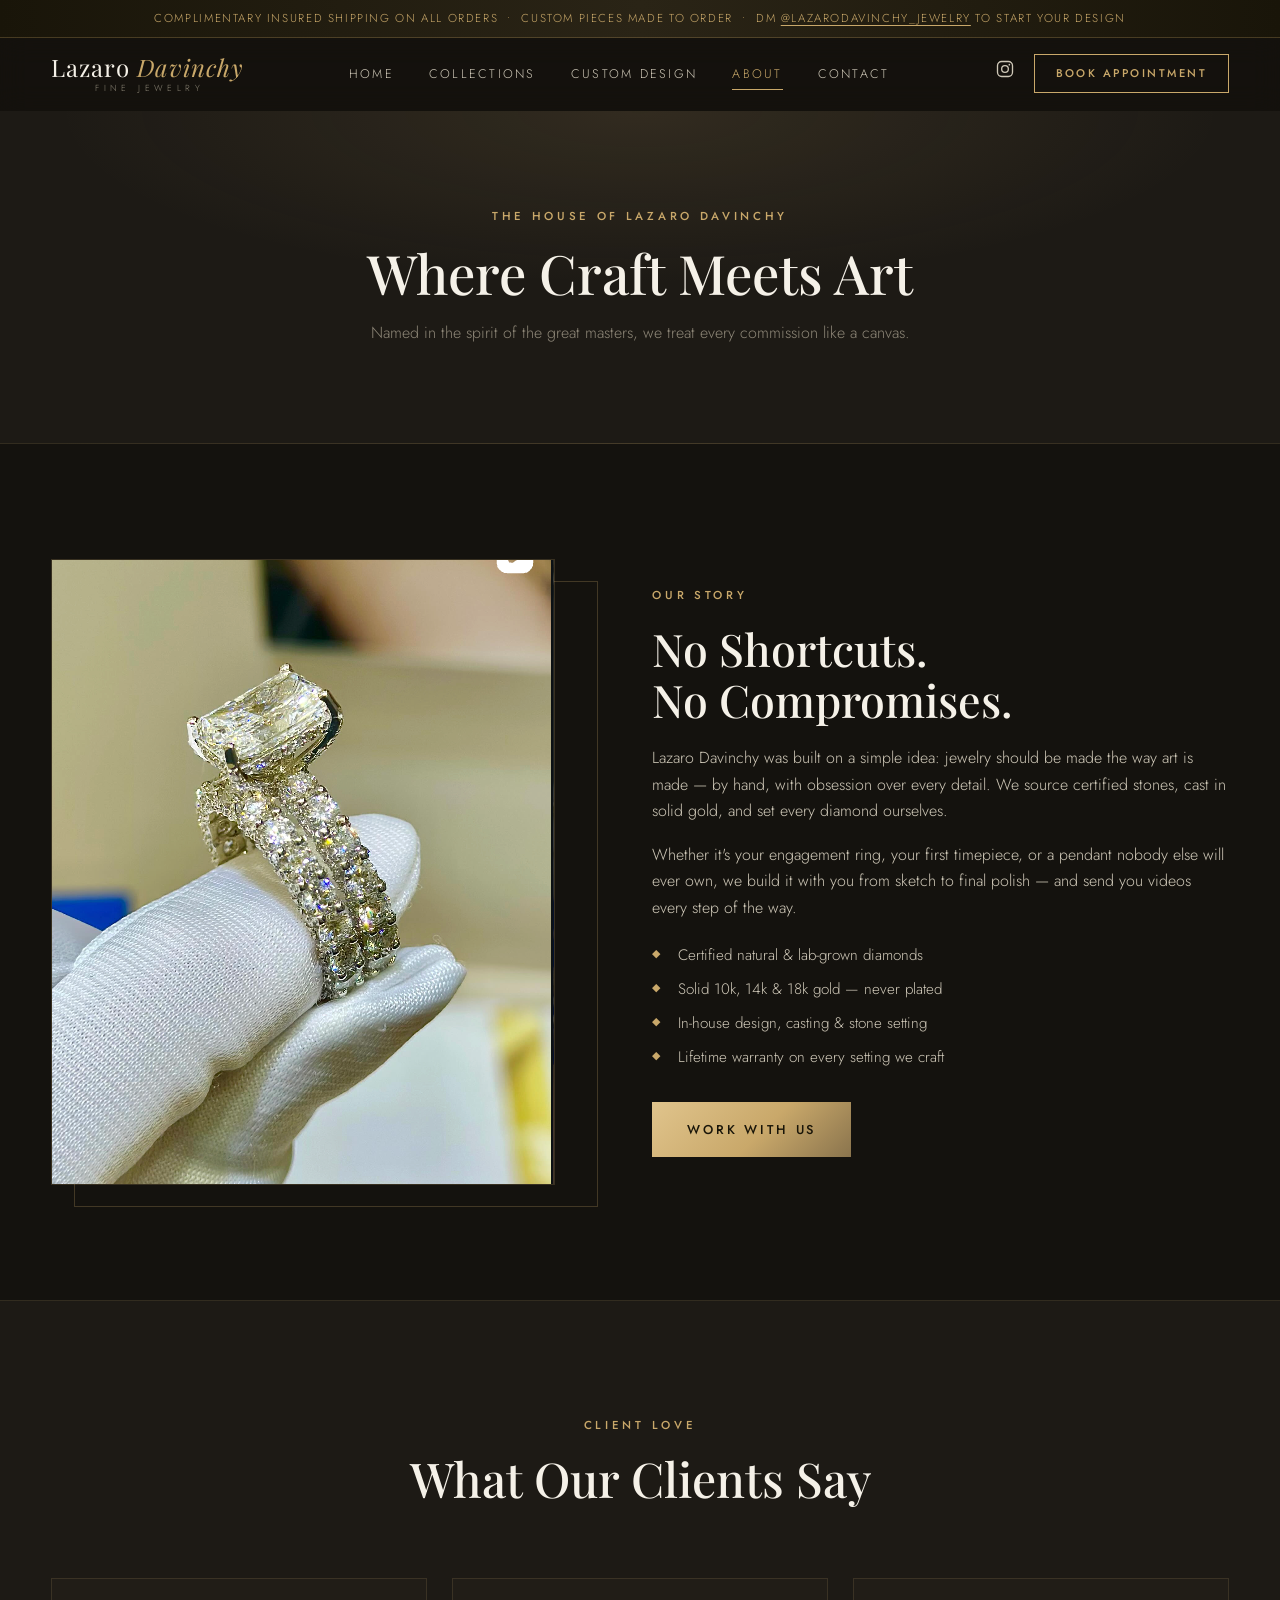
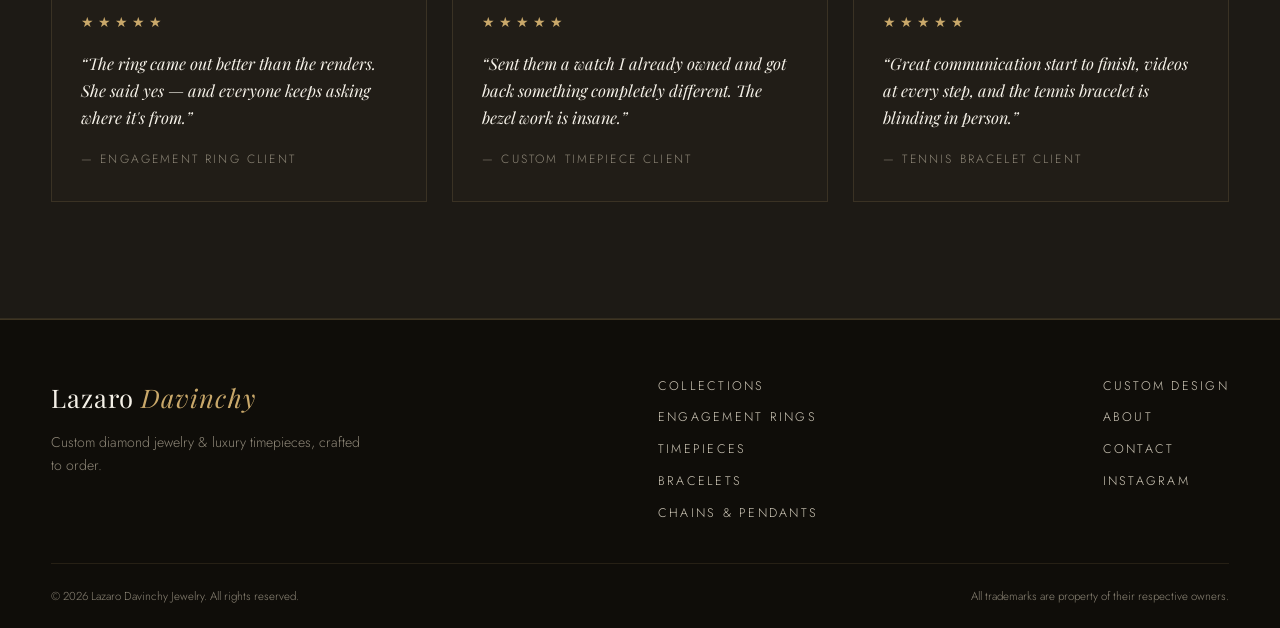
==== about.html @ 1dc9f0ab "Restructure into a multipage site matching the reference layout Split the single-page site into sepa" ====
<!DOCTYPE html>
<html lang="en">
<head>
  <meta charset="UTF-8" />
  <meta name="viewport" content="width=device-width, initial-scale=1.0" />
  <title>About — Lazaro Davinchy Jewelry</title>
  <meta name="description" content="The house of Lazaro Davinchy: in-house design, casting and hand-setting. Certified stones, solid gold, no shortcuts." />
  <link rel="preconnect" href="https://fonts.googleapis.com" />
  <link rel="preconnect" href="https://fonts.gstatic.com" crossorigin />
  <link href="https://fonts.googleapis.com/css2?family=Playfair+Display:ital,wght@0,400;0,500;0,600;0,700;1,400&family=Jost:wght@300;400;500;600&display=swap" rel="stylesheet" />
  <link rel="stylesheet" href="css/style.css" />
  <link rel="icon" href="data:image/svg+xml,%3Csvg xmlns='http://www.w3.org/2000/svg' viewBox='0 0 100 100'%3E%3Ctext y='.9em' font-size='90'%3E%F0%9F%92%8E%3C/text%3E%3C/svg%3E" />
</head>
<body>

  <div class="announce">
    <p>Complimentary insured shipping on all orders &nbsp;&bull;&nbsp; Custom pieces made to order &nbsp;&bull;&nbsp; DM <a href="https://www.instagram.com/lazarodavinchy_jewelry/" target="_blank" rel="noopener">@lazarodavinchy_jewelry</a> to start your design</p>
  </div>

  <header class="site-header" id="top">
    <div class="container header-inner">
      <button class="nav-toggle" aria-label="Open menu" aria-expanded="false">
        <span></span><span></span><span></span>
      </button>

      <a class="brand" href="index.html">
        <span class="brand-mark">LD</span>
        <span class="brand-name">Lazaro <em>Davinchy</em></span>
        <span class="brand-sub">FINE JEWELRY</span>
      </a>

      <nav class="site-nav" aria-label="Main navigation">
        <ul>
          <li><a href="index.html">Home</a></li>
          <li class="has-drop">
            <a href="collections.html">Collections</a>
            <ul class="drop">
              <li><a href="engagement-rings.html">Engagement Rings</a></li>
              <li><a href="timepieces.html">Luxury Timepieces</a></li>
              <li><a href="bracelets.html">Tennis Bracelets</a></li>
              <li><a href="chains.html">Chains &amp; Pendants</a></li>
            </ul>
          </li>
          <li><a href="custom.html">Custom Design</a></li>
          <li><a href="about.html" class="active">About</a></li>
          <li><a href="contact.html">Contact</a></li>
        </ul>
      </nav>

      <div class="header-actions">
        <a class="icon-link" href="https://www.instagram.com/lazarodavinchy_jewelry/" target="_blank" rel="noopener" aria-label="Instagram">
          <svg viewBox="0 0 24 24" fill="none" stroke="currentColor" stroke-width="1.6"><rect x="3" y="3" width="18" height="18" rx="5"/><circle cx="12" cy="12" r="4"/><circle cx="17.2" cy="6.8" r="1" fill="currentColor" stroke="none"/></svg>
        </a>
        <a class="btn btn-outline btn-small" href="contact.html">Book&nbsp;Appointment</a>
      </div>
    </div>
  </header>

  <section class="page-hero">
    <div class="container reveal">
      
      <p class="eyebrow">The House of Lazaro Davinchy</p>
      <h1>Where Craft Meets Art</h1>
      <p class="section-lede">Named in the spirit of the great masters, we treat every commission like a canvas.</p>
    </div>
  </section>

  <section class="section">
    <div class="container about-inner">
      <div class="about-media reveal">
        <img src="images/ring.png" alt="Close-up of a handcrafted diamond ring" loading="lazy" />
        <div class="about-media-accent" aria-hidden="true"></div>
      </div>
      <div class="about-copy reveal">
        <p class="eyebrow">Our Story</p>
        <h2>No Shortcuts.<br />No Compromises.</h2>
        <p>Lazaro Davinchy was built on a simple idea: jewelry should be made the way art is made &mdash; by hand, with obsession over every detail. We source certified stones, cast in solid gold, and set every diamond ourselves.</p>
        <p>Whether it's your engagement ring, your first timepiece, or a pendant nobody else will ever own, we build it with you from sketch to final polish &mdash; and send you videos every step of the way.</p>
        <ul class="about-list">
          <li>Certified natural &amp; lab-grown diamonds</li>
          <li>Solid 10k, 14k &amp; 18k gold &mdash; never plated</li>
          <li>In-house design, casting &amp; stone setting</li>
          <li>Lifetime warranty on every setting we craft</li>
        </ul>
        <a class="btn btn-gold" href="contact.html">Work With Us</a>
      </div>
    </div>
  </section>

  <section class="section section-dark">
    <div class="container">
      <header class="section-head reveal">
        <p class="eyebrow">Client Love</p>
        <h2>What Our Clients Say</h2>
      </header>
      <div class="quote-grid">
        <blockquote class="quote reveal">
          <div class="stars" aria-label="5 out of 5 stars">&#9733;&#9733;&#9733;&#9733;&#9733;</div>
          <p>&ldquo;The ring came out better than the renders. She said yes &mdash; and everyone keeps asking where it's from.&rdquo;</p>
          <footer>&mdash; Engagement ring client</footer>
        </blockquote>
        <blockquote class="quote reveal">
          <div class="stars" aria-label="5 out of 5 stars">&#9733;&#9733;&#9733;&#9733;&#9733;</div>
          <p>&ldquo;Sent them a watch I already owned and got back something completely different. The bezel work is insane.&rdquo;</p>
          <footer>&mdash; Custom timepiece client</footer>
        </blockquote>
        <blockquote class="quote reveal">
          <div class="stars" aria-label="5 out of 5 stars">&#9733;&#9733;&#9733;&#9733;&#9733;</div>
          <p>&ldquo;Great communication start to finish, videos at every step, and the tennis bracelet is blinding in person.&rdquo;</p>
          <footer>&mdash; Tennis bracelet client</footer>
        </blockquote>
      </div>
    </div>
  </section>

  <footer class="site-footer">
    <div class="container footer-inner">
      <div class="footer-brand">
        <span class="brand-name">Lazaro <em>Davinchy</em></span>
        <p>Custom diamond jewelry &amp; luxury timepieces, crafted to order.</p>
      </div>
      <nav class="footer-nav" aria-label="Footer">
        <a href="collections.html">Collections</a>
        <a href="engagement-rings.html">Engagement Rings</a>
        <a href="timepieces.html">Timepieces</a>
        <a href="bracelets.html">Bracelets</a>
        <a href="chains.html">Chains &amp; Pendants</a>
      </nav>
      <nav class="footer-nav" aria-label="Company">
        <a href="custom.html">Custom Design</a>
        <a href="about.html">About</a>
        <a href="contact.html">Contact</a>
        <a href="https://www.instagram.com/lazarodavinchy_jewelry/" target="_blank" rel="noopener">Instagram</a>
      </nav>
    </div>
    <div class="container footer-legal">
      <p>&copy; <span id="year"></span> Lazaro Davinchy Jewelry. All rights reserved.</p>
      <p>All trademarks are property of their respective owners.</p>
    </div>
  </footer>

  <script src="js/main.js"></script>
</body>
</html>
---- css/style.css ----
/* ============================================================
   Lazaro Davinchy Jewelry — main stylesheet
   Palette: near-black charcoal, warm ivory, champagne gold
   ============================================================ */

:root {
  --ink: #14120e;
  --ink-soft: #1d1a15;
  --panel: #211d17;
  --ivory: #f5f1e8;
  --ivory-dim: #cfc8b8;
  --muted: #8d8677;
  --gold: #c9a86a;
  --gold-bright: #e0c48c;
  --gold-dim: #8a744d;
  --line: rgba(201, 168, 106, 0.25);
  --serif: "Playfair Display", Georgia, serif;
  --sans: "Jost", "Helvetica Neue", Arial, sans-serif;
  --ease: cubic-bezier(0.22, 1, 0.36, 1);
}

* { margin: 0; padding: 0; box-sizing: border-box; }

html { scroll-behavior: smooth; }

body {
  font-family: var(--sans);
  font-weight: 300;
  background: var(--ink);
  color: var(--ivory-dim);
  line-height: 1.65;
  -webkit-font-smoothing: antialiased;
}

img { max-width: 100%; display: block; }

h1, h2, h3 { font-family: var(--serif); color: var(--ivory); font-weight: 500; line-height: 1.15; }

a { color: inherit; text-decoration: none; }

.container { width: min(1180px, 92%); margin-inline: auto; }

.section { padding: clamp(4rem, 9vw, 7.5rem) 0; }
.section-dark { background: var(--ink-soft); border-block: 1px solid rgba(201, 168, 106, 0.12); }

.center { text-align: center; }
.center .btn { margin-top: 2.5rem; }

/* ---------- shared type ---------- */

.eyebrow {
  font-size: 0.72rem;
  letter-spacing: 0.32em;
  text-transform: uppercase;
  color: var(--gold);
  margin-bottom: 1rem;
  font-weight: 500;
}

.section-head { text-align: center; max-width: 640px; margin: 0 auto clamp(2.5rem, 6vw, 4.5rem); }
.section-head h2 { font-size: clamp(2rem, 4.5vw, 3rem); margin-bottom: 1rem; }
.section-lede { color: var(--muted); }

/* ---------- buttons ---------- */

.btn {
  display: inline-block;
  font-family: var(--sans);
  font-size: 0.8rem;
  font-weight: 500;
  letter-spacing: 0.22em;
  text-transform: uppercase;
  padding: 1rem 2.2rem;
  border: 1px solid var(--gold);
  transition: all 0.35s var(--ease);
  cursor: pointer;
}

.btn-gold { background: linear-gradient(135deg, var(--gold-bright), var(--gold) 55%, var(--gold-dim)); color: #191509; border: none; padding: calc(1rem + 1px) 2.2rem; }
.btn-gold:hover { filter: brightness(1.12); transform: translateY(-2px); box-shadow: 0 12px 30px rgba(201, 168, 106, 0.25); }

.btn-outline { color: var(--gold); background: transparent; }
.btn-outline:hover { background: var(--gold); color: #191509; transform: translateY(-2px); }

.btn-small { padding: 0.6rem 1.3rem; font-size: 0.7rem; }

.text-link {
  color: var(--gold);
  font-size: 0.78rem;
  letter-spacing: 0.2em;
  text-transform: uppercase;
  border-bottom: 1px solid var(--line);
  padding-bottom: 2px;
  transition: border-color 0.3s;
}
.text-link:hover { border-color: var(--gold); }

/* ---------- announcement bar ---------- */

.announce {
  background: linear-gradient(90deg, #191509, #2a2416 50%, #191509);
  border-bottom: 1px solid var(--line);
  text-align: center;
  padding: 0.55rem 1rem;
  font-size: 0.72rem;
  letter-spacing: 0.14em;
  text-transform: uppercase;
  color: var(--gold);
}
.announce a { text-decoration: underline; text-underline-offset: 3px; }

/* ---------- header ---------- */

.site-header {
  position: sticky;
  top: 0;
  z-index: 50;
  background: rgba(20, 18, 14, 0.85);
  backdrop-filter: blur(14px);
  border-bottom: 1px solid transparent;
  transition: border-color 0.3s, background 0.3s;
}
.site-header.scrolled { border-bottom-color: var(--line); background: rgba(20, 18, 14, 0.95); }

.header-inner {
  display: flex;
  align-items: center;
  justify-content: space-between;
  gap: 1.5rem;
  padding: 1rem 0;
}

.brand { display: flex; flex-direction: column; align-items: center; line-height: 1.1; }
.brand-mark { display: none; }
.brand-name { font-family: var(--serif); font-size: 1.5rem; color: var(--ivory); letter-spacing: 0.04em; white-space: nowrap; }
.brand-name em { font-style: italic; color: var(--gold); }
.brand-sub { font-size: 0.55rem; letter-spacing: 0.5em; color: var(--muted); margin-top: 0.25rem; text-indent: 0.5em; }

.site-nav ul { display: flex; gap: 2.2rem; list-style: none; }
.site-nav a {
  font-size: 0.78rem;
  letter-spacing: 0.18em;
  text-transform: uppercase;
  color: var(--ivory-dim);
  padding: 0.4rem 0;
  position: relative;
  transition: color 0.3s;
}
.site-nav a::after {
  content: "";
  position: absolute;
  left: 0; right: 100%; bottom: 0;
  height: 1px;
  background: var(--gold);
  transition: right 0.35s var(--ease);
}
.site-nav a:hover { color: var(--gold); }
.site-nav a:hover::after { right: 0; }

.site-nav a.active { color: var(--gold); }
.site-nav a.active::after { right: 0; }

/* dropdown */
.has-drop { position: relative; }
.drop {
  position: absolute;
  top: calc(100% + 0.6rem);
  left: -1.2rem;
  min-width: 210px;
  list-style: none;
  background: #17140f;
  border: 1px solid var(--line);
  padding: 0.6rem 0;
  opacity: 0;
  visibility: hidden;
  transform: translateY(8px);
  transition: opacity 0.25s var(--ease), transform 0.25s var(--ease), visibility 0.25s;
  z-index: 60;
}
.has-drop:hover .drop,
.has-drop:focus-within .drop { opacity: 1; visibility: visible; transform: none; }
.drop a { display: block; padding: 0.55rem 1.3rem; font-size: 0.72rem; }
.drop a::after { display: none; }
.drop a:hover { background: rgba(201, 168, 106, 0.08); }

.header-actions { display: flex; align-items: center; gap: 1.2rem; }
.icon-link { color: var(--ivory-dim); transition: color 0.3s; }
.icon-link:hover { color: var(--gold); }
.icon-link svg { width: 20px; height: 20px; }

.nav-toggle { display: none; background: none; border: none; cursor: pointer; padding: 6px; }
.nav-toggle span { display: block; width: 22px; height: 1.5px; background: var(--ivory); margin: 5px 0; transition: 0.3s var(--ease); }

/* ---------- hero ---------- */

.hero {
  position: relative;
  min-height: min(88vh, 820px);
  display: flex;
  align-items: center;
  overflow: hidden;
  text-align: center;
}

.hero-bg {
  position: absolute;
  inset: 0;
  background:
    radial-gradient(ellipse 70% 55% at 50% 8%, rgba(201, 168, 106, 0.14), transparent 65%),
    radial-gradient(ellipse 45% 40% at 82% 78%, rgba(201, 168, 106, 0.07), transparent 70%),
    radial-gradient(ellipse 40% 35% at 12% 68%, rgba(224, 196, 140, 0.05), transparent 70%),
    var(--ink);
}
.hero-bg::after {
  content: "";
  position: absolute;
  inset: 0;
  background-image:
    radial-gradient(1.5px 1.5px at 18% 32%, rgba(224,196,140,0.7), transparent 100%),
    radial-gradient(1px 1px at 72% 22%, rgba(224,196,140,0.6), transparent 100%),
    radial-gradient(1.5px 1.5px at 85% 58%, rgba(224,196,140,0.5), transparent 100%),
    radial-gradient(1px 1px at 32% 74%, rgba(224,196,140,0.5), transparent 100%),
    radial-gradient(1px 1px at 55% 46%, rgba(224,196,140,0.4), transparent 100%),
    radial-gradient(1.5px 1.5px at 8% 12%, rgba(224,196,140,0.45), transparent 100%);
  animation: twinkle 5s ease-in-out infinite alternate;
}
@keyframes twinkle { from { opacity: 0.35; } to { opacity: 1; } }

.hero-inner { position: relative; z-index: 1; padding: 5rem 0; }

.hero h1 {
  font-size: clamp(2.6rem, 7vw, 5.2rem);
  font-weight: 500;
  margin: 0.5rem 0 1.5rem;
}
.hero h1 span {
  font-style: italic;
  background: linear-gradient(110deg, var(--gold-bright), var(--gold) 45%, #f0dcae 70%, var(--gold-dim));
  -webkit-background-clip: text;
  background-clip: text;
  color: transparent;
}

.hero-lede { max-width: 560px; margin: 0 auto 2.5rem; color: var(--ivory-dim); font-size: 1.05rem; }

.hero-cta { display: flex; gap: 1rem; justify-content: center; flex-wrap: wrap; }

.scroll-hint {
  position: absolute;
  bottom: 2rem; left: 50%;
  transform: translateX(-50%);
  width: 24px; height: 38px;
  border: 1px solid var(--line);
  border-radius: 12px;
}
.scroll-hint span {
  position: absolute;
  top: 7px; left: 50%;
  width: 3px; height: 7px;
  margin-left: -1.5px;
  border-radius: 2px;
  background: var(--gold);
  animation: drop 1.8s var(--ease) infinite;
}
@keyframes drop { 0% { transform: translateY(0); opacity: 1; } 70% { transform: translateY(12px); opacity: 0; } 100% { opacity: 0; } }

/* ---------- inner page hero ---------- */

.page-hero {
  position: relative;
  text-align: center;
  padding: clamp(3.5rem, 8vw, 6rem) 0;
  background:
    radial-gradient(ellipse 70% 80% at 50% 0%, rgba(201, 168, 106, 0.12), transparent 65%),
    var(--ink-soft);
  border-bottom: 1px solid rgba(201, 168, 106, 0.12);
}
.page-hero h1 { font-size: clamp(2.2rem, 5vw, 3.4rem); margin-bottom: 1rem; }
.page-hero .section-lede { max-width: 620px; margin-inline: auto; }

.crumbs { font-size: 0.7rem; letter-spacing: 0.2em; text-transform: uppercase; color: var(--muted); margin-bottom: 1.4rem; }
.crumbs a { transition: color 0.3s; }
.crumbs a:hover { color: var(--gold); }
.crumbs span { color: var(--gold); }

/* ---------- CTA band ---------- */

.cta-band {
  padding: clamp(3.5rem, 7vw, 5.5rem) 0;
  background: linear-gradient(160deg, #221d13, #171310);
  border-block: 1px solid rgba(201, 168, 106, 0.15);
}
.cta-band h2 { font-size: clamp(1.8rem, 4vw, 2.6rem); margin-bottom: 0.8rem; }
.cta-band .hero-cta { margin-top: 2rem; }

/* collections index grid: equal rows */
.index-grid { grid-auto-rows: 340px; }
.index-grid .collection-card { grid-row: auto; }

/* ---------- trust strip ---------- */

.trust { border-block: 1px solid rgba(201, 168, 106, 0.12); background: var(--ink-soft); }
.trust-inner {
  display: grid;
  grid-template-columns: repeat(4, 1fr);
  gap: 1rem;
  padding: 1.6rem 0;
  text-align: center;
}
.trust-item strong { display: block; font-family: var(--serif); color: var(--gold); font-weight: 500; font-size: 1.02rem; letter-spacing: 0.03em; }
.trust-item span { font-size: 0.8rem; color: var(--muted); }

/* ---------- collections ---------- */

.collection-grid {
  display: grid;
  grid-template-columns: repeat(3, 1fr);
  grid-auto-rows: 300px;
  gap: 1.2rem;
}

.collection-card {
  position: relative;
  overflow: hidden;
  border: 1px solid rgba(201, 168, 106, 0.15);
  background: var(--panel);
}
.collection-card.tall { grid-row: span 2; }

.collection-card img {
  width: 100%; height: 100%;
  object-fit: cover;
  transition: transform 0.8s var(--ease), filter 0.8s;
  filter: saturate(0.92);
}
.collection-card:hover img { transform: scale(1.06); filter: saturate(1.05); }

.card-overlay {
  position: absolute;
  inset: auto 0 0 0;
  padding: 1.6rem;
  background: linear-gradient(to top, rgba(15, 13, 9, 0.92), rgba(15, 13, 9, 0.4) 60%, transparent);
}
.card-overlay h3 { font-size: 1.35rem; margin-bottom: 0.3rem; }

.card-link { font-size: 0.72rem; letter-spacing: 0.22em; text-transform: uppercase; color: var(--gold); }
.card-link i { font-style: normal; display: inline-block; transition: transform 0.3s var(--ease); }
.collection-card:hover .card-link i { transform: translateX(5px); }

.text-card { display: flex; align-items: center; justify-content: center; text-align: center; background: linear-gradient(160deg, #262117, #1a1710); }
.text-card-inner { padding: 2rem; }
.text-card svg { width: 46px; height: 46px; color: var(--gold); margin: 0 auto 1rem; }
.text-card h3 { font-size: 1.35rem; margin-bottom: 0.5rem; }
.text-card p { font-size: 0.88rem; color: var(--muted); margin-bottom: 1rem; }

/* ---------- featured products ---------- */

.product-grid {
  display: grid;
  grid-template-columns: repeat(3, 1fr);
  gap: 1.6rem;
}

.product-card {
  background: var(--panel);
  border: 1px solid rgba(201, 168, 106, 0.15);
  transition: transform 0.45s var(--ease), box-shadow 0.45s, border-color 0.45s;
}
.product-card:hover {
  transform: translateY(-6px);
  border-color: rgba(201, 168, 106, 0.45);
  box-shadow: 0 24px 50px rgba(0, 0, 0, 0.45);
}

.product-media { position: relative; overflow: hidden; aspect-ratio: 4 / 4.2; }
.product-media img { width: 100%; height: 100%; object-fit: cover; transition: transform 0.8s var(--ease); }
.product-card:hover .product-media img { transform: scale(1.05); }

.product-tag {
  position: absolute;
  top: 1rem; left: 1rem;
  font-size: 0.62rem;
  letter-spacing: 0.24em;
  text-transform: uppercase;
  color: var(--gold);
  background: rgba(15, 13, 9, 0.8);
  border: 1px solid var(--line);
  padding: 0.35rem 0.8rem;
}

.product-info { padding: 1.5rem 1.5rem 1.7rem; }
.product-info h3 { font-size: 1.25rem; margin-bottom: 0.5rem; }
.product-info p { font-size: 0.88rem; color: var(--muted); margin-bottom: 1.2rem; }

.product-foot { display: flex; align-items: center; justify-content: space-between; }
.price { font-size: 0.8rem; letter-spacing: 0.14em; text-transform: uppercase; color: var(--ivory-dim); }

/* ---------- about ---------- */

.about-inner {
  display: grid;
  grid-template-columns: 1fr 1.1fr;
  gap: clamp(2.5rem, 6vw, 5rem);
  align-items: center;
}

.about-media { position: relative; }
.about-media img { border: 1px solid rgba(201, 168, 106, 0.2); }
.about-media-accent {
  position: absolute;
  inset: 1.4rem -1.4rem -1.4rem 1.4rem;
  border: 1px solid var(--line);
  z-index: -1;
}

.about-copy h2 { font-size: clamp(2rem, 4vw, 2.8rem); margin-bottom: 1.2rem; }
.about-copy p { margin-bottom: 1.1rem; }

.about-list { list-style: none; margin: 1.4rem 0 2rem; }
.about-list li { padding-left: 1.6rem; position: relative; margin-bottom: 0.55rem; font-size: 0.95rem; }
.about-list li::before { content: "◆"; position: absolute; left: 0; top: 1px; color: var(--gold); font-size: 0.7rem; }

/* ---------- custom process ---------- */

.steps {
  display: grid;
  grid-template-columns: repeat(4, 1fr);
  gap: 1.4rem;
}

.step {
  border: 1px solid rgba(201, 168, 106, 0.15);
  padding: 2rem 1.6rem;
  background: rgba(20, 18, 14, 0.55);
  transition: border-color 0.4s, transform 0.4s var(--ease);
}
.step:hover { border-color: rgba(201, 168, 106, 0.45); transform: translateY(-4px); }

.step-num {
  font-family: var(--serif);
  font-size: 2rem;
  font-style: italic;
  color: var(--gold);
  display: block;
  margin-bottom: 0.8rem;
}
.step h3 { font-size: 1.2rem; margin-bottom: 0.5rem; }
.step p { font-size: 0.88rem; color: var(--muted); }

/* ---------- testimonials ---------- */

.quote-grid {
  display: grid;
  grid-template-columns: repeat(3, 1fr);
  gap: 1.6rem;
}

.quote {
  border: 1px solid rgba(201, 168, 106, 0.15);
  background: var(--panel);
  padding: 2rem 1.8rem;
}
.stars { color: var(--gold); letter-spacing: 0.3em; margin-bottom: 1rem; font-size: 0.85rem; }
.quote p { font-family: var(--serif); font-style: italic; color: var(--ivory); font-size: 1.02rem; margin-bottom: 1.2rem; }
.quote footer { font-size: 0.75rem; letter-spacing: 0.18em; text-transform: uppercase; color: var(--muted); }

/* ---------- instagram ---------- */

.insta h2 { font-size: clamp(1.7rem, 4vw, 2.6rem); margin-bottom: 1rem; }
.insta-grid {
  display: grid;
  grid-template-columns: repeat(3, 1fr);
  gap: 1rem;
  margin: 2.5rem 0 0.5rem;
}
.insta-grid a { overflow: hidden; border: 1px solid rgba(201, 168, 106, 0.15); aspect-ratio: 1; }
.insta-grid img { width: 100%; height: 100%; object-fit: cover; transition: transform 0.7s var(--ease), opacity 0.4s; }
.insta-grid a:hover img { transform: scale(1.07); opacity: 0.85; }

/* ---------- contact ---------- */

.contact-inner {
  display: grid;
  grid-template-columns: 1fr 1.15fr;
  gap: clamp(2.5rem, 6vw, 5rem);
  align-items: start;
}

.contact-copy h2 { font-size: clamp(2rem, 4vw, 2.8rem); margin-bottom: 1.2rem; }

.contact-list { list-style: none; margin-top: 2rem; }
.contact-list li { display: flex; flex-direction: column; padding: 1rem 0; border-bottom: 1px solid rgba(201, 168, 106, 0.15); }
.contact-label { font-size: 0.68rem; letter-spacing: 0.26em; text-transform: uppercase; color: var(--gold); margin-bottom: 0.25rem; }
.contact-list a:hover { color: var(--gold); }

.contact-form { background: var(--panel); border: 1px solid rgba(201, 168, 106, 0.15); padding: clamp(1.6rem, 4vw, 2.6rem); }
.form-row { display: grid; grid-template-columns: 1fr 1fr; gap: 1.2rem; }

.contact-form label {
  display: block;
  font-size: 0.7rem;
  letter-spacing: 0.22em;
  text-transform: uppercase;
  color: var(--muted);
  margin-bottom: 1.2rem;
}

.contact-form input,
.contact-form select,
.contact-form textarea {
  display: block;
  width: 100%;
  margin-top: 0.5rem;
  padding: 0.85rem 1rem;
  font-family: var(--sans);
  font-size: 0.95rem;
  color: var(--ivory);
  background: rgba(20, 18, 14, 0.7);
  border: 1px solid rgba(201, 168, 106, 0.2);
  outline: none;
  transition: border-color 0.3s;
  resize: vertical;
}
.contact-form input:focus,
.contact-form select:focus,
.contact-form textarea:focus { border-color: var(--gold); }

.contact-form .btn { width: 100%; margin-top: 0.4rem; }
.form-note { margin-top: 1rem; color: var(--gold); font-size: 0.85rem; text-align: center; }

/* ---------- footer ---------- */

.site-footer { background: #0f0d09; border-top: 1px solid var(--line); padding-top: 3.5rem; }

.footer-inner {
  display: grid;
  grid-template-columns: 1.4fr 1fr auto;
  gap: 2.5rem;
  padding-bottom: 2.5rem;
}

.footer-brand .brand-name { font-size: 1.6rem; }
.footer-brand p { margin-top: 0.8rem; font-size: 0.88rem; color: var(--muted); max-width: 320px; }

.footer-nav { display: flex; flex-direction: column; gap: 0.7rem; }
.footer-nav a, .footer-social a {
  font-size: 0.78rem;
  letter-spacing: 0.18em;
  text-transform: uppercase;
  color: var(--ivory-dim);
  transition: color 0.3s;
}
.footer-nav a:hover, .footer-social a:hover { color: var(--gold); }

.footer-legal {
  display: flex;
  justify-content: space-between;
  gap: 1rem;
  flex-wrap: wrap;
  padding: 1.4rem 0;
  border-top: 1px solid rgba(201, 168, 106, 0.12);
  font-size: 0.72rem;
  color: var(--muted);
}

/* ---------- reveal animation ---------- */

/* Hidden state only applies once JS tags <html class="js">, so content
   stays visible without JavaScript. */
.js .reveal { opacity: 0; transform: translateY(26px); transition: opacity 0.9s var(--ease), transform 0.9s var(--ease); }
.js .reveal.visible { opacity: 1; transform: none; }

@media (prefers-reduced-motion: reduce) {
  .reveal { opacity: 1; transform: none; transition: none; }
  .hero-bg::after, .scroll-hint span { animation: none; }
  html { scroll-behavior: auto; }
}

/* ---------- responsive ---------- */

@media (max-width: 980px) {
  .collection-grid { grid-template-columns: 1fr 1fr; grid-auto-rows: 260px; }
  .product-grid, .quote-grid { grid-template-columns: 1fr 1fr; }
  .steps { grid-template-columns: 1fr 1fr; }
  .trust-inner { grid-template-columns: 1fr 1fr; row-gap: 1.4rem; }
  .about-inner, .contact-inner { grid-template-columns: 1fr; }
  .about-media { max-width: 480px; }
  .footer-inner { grid-template-columns: 1fr 1fr; }
}

@media (max-width: 720px) {
  .site-nav {
    position: fixed;
    inset: 0 30% 0 0;
    background: rgba(15, 13, 9, 0.98);
    border-right: 1px solid var(--line);
    transform: translateX(-100%);
    transition: transform 0.4s var(--ease);
    z-index: 60;
    padding: 5.5rem 2rem 2rem;
  }
  body.nav-open .site-nav { transform: none; }
  .site-nav ul { flex-direction: column; gap: 1.6rem; }
  .site-nav a { font-size: 0.95rem; }

  /* dropdown becomes an inline sub-list on mobile */
  .drop {
    position: static;
    opacity: 1;
    visibility: visible;
    transform: none;
    background: none;
    border: none;
    min-width: 0;
    padding: 0.8rem 0 0 1rem;
  }
  .drop a { padding: 0.35rem 0; font-size: 0.8rem; color: var(--muted); }

  .nav-toggle { display: block; z-index: 70; position: relative; }
  body.nav-open .nav-toggle span:nth-child(1) { transform: translateY(6.5px) rotate(45deg); }
  body.nav-open .nav-toggle span:nth-child(2) { opacity: 0; }
  body.nav-open .nav-toggle span:nth-child(3) { transform: translateY(-6.5px) rotate(-45deg); }

  .header-actions .btn { display: none; }
  .brand-sub { display: none; }
  .brand-name { font-size: 1.25rem; }

  .product-grid, .quote-grid, .steps, .collection-grid { grid-template-columns: 1fr; }
  .collection-card.tall { grid-row: auto; }
  .collection-grid { grid-auto-rows: 320px; }
  .insta-grid { grid-template-columns: 1fr; }
  .form-row { grid-template-columns: 1fr; gap: 0; }
  .footer-inner { grid-template-columns: 1fr; gap: 1.8rem; }
  .announce p { font-size: 0.62rem; }
}
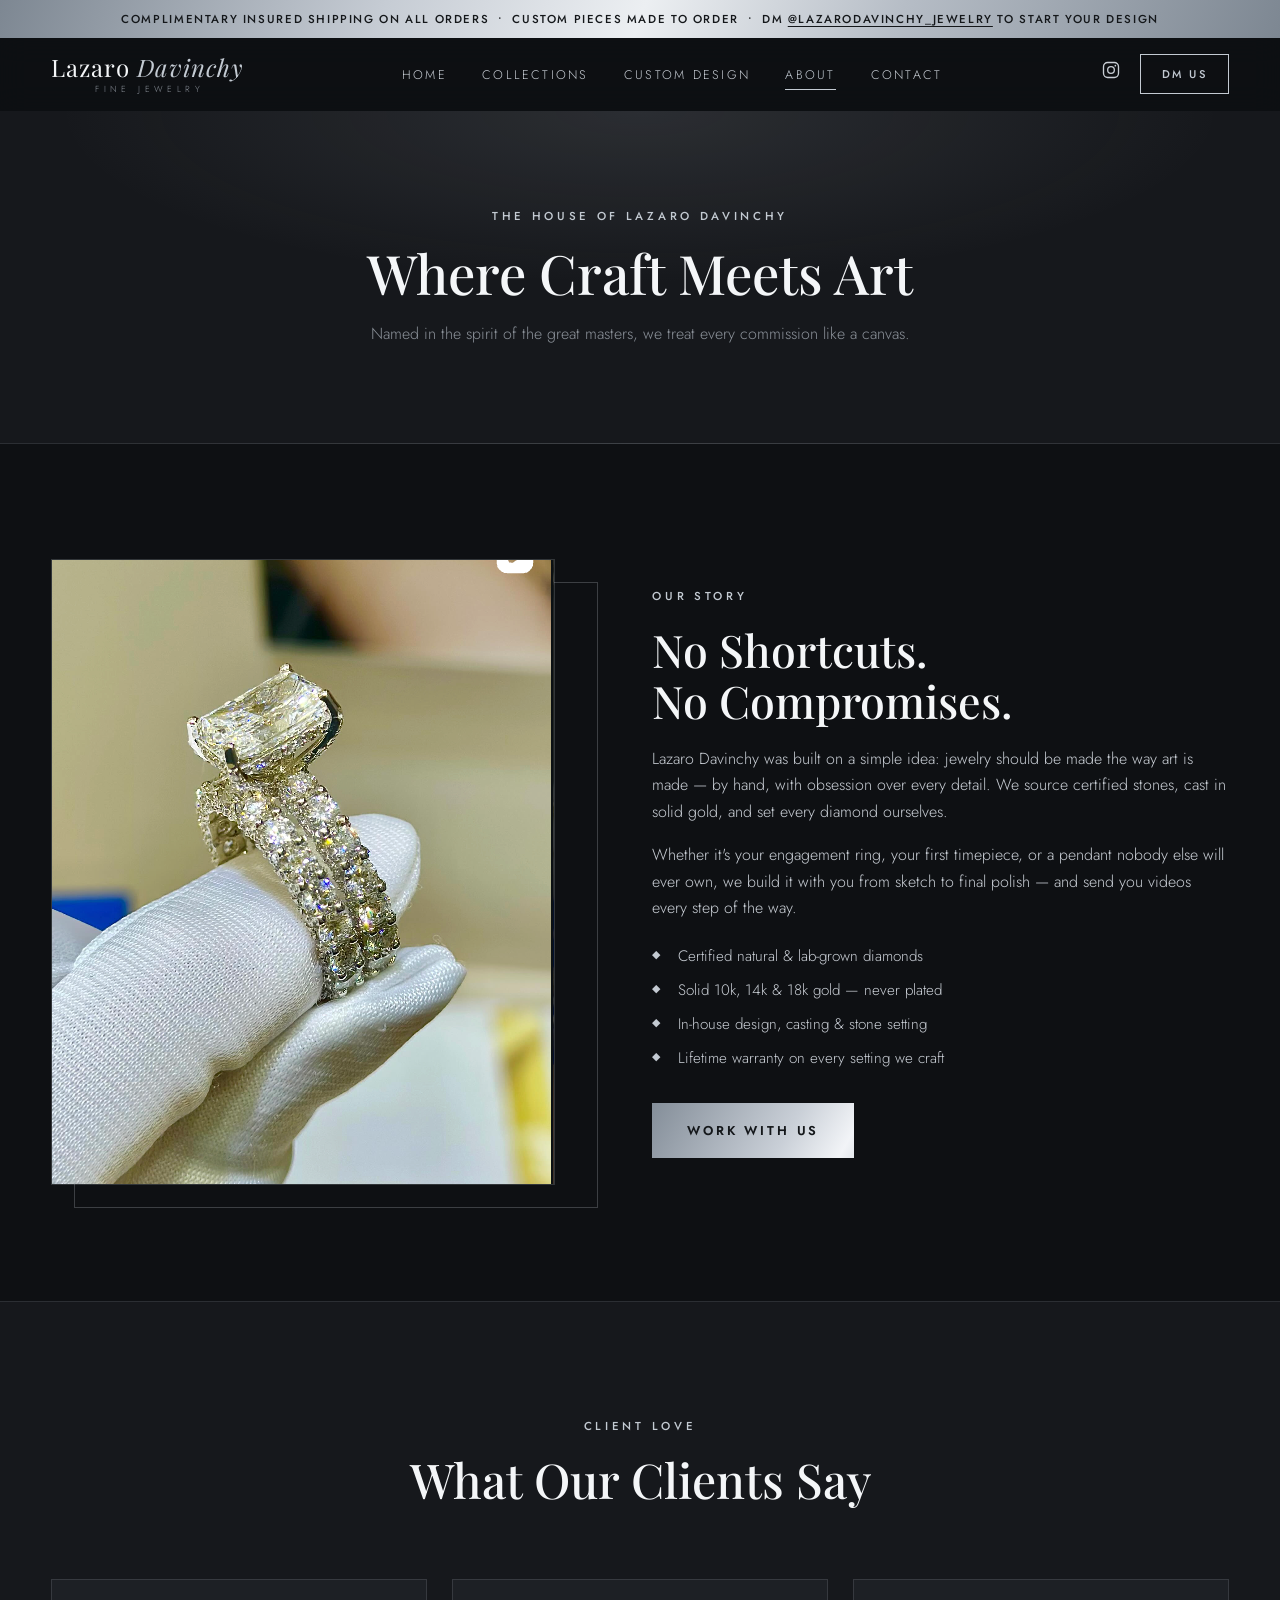
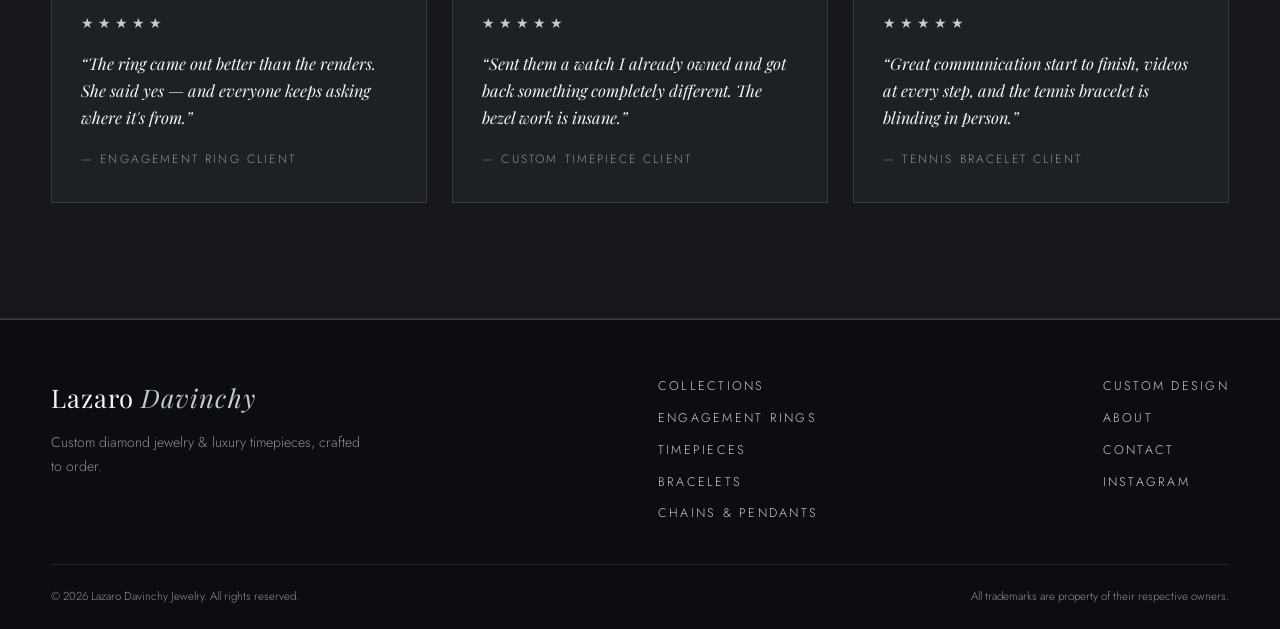
==== commit 0e0962e3: "Switch to a black and silver/platinum color scheme; header button now DM Us - Replace the champagne-" ====
--- a/about.html
+++ b/about.html
@@ -51,7 +51,7 @@
         <a class="icon-link" href="https://www.instagram.com/lazarodavinchy_jewelry/" target="_blank" rel="noopener" aria-label="Instagram">
           <svg viewBox="0 0 24 24" fill="none" stroke="currentColor" stroke-width="1.6"><rect x="3" y="3" width="18" height="18" rx="5"/><circle cx="12" cy="12" r="4"/><circle cx="17.2" cy="6.8" r="1" fill="currentColor" stroke="none"/></svg>
         </a>
-        <a class="btn btn-outline btn-small" href="contact.html">Book&nbsp;Appointment</a>
+        <a class="btn btn-outline btn-small" href="https://www.instagram.com/lazarodavinchy_jewelry/" target="_blank" rel="noopener">DM&nbsp;Us</a>
       </div>
     </div>
   </header>
--- a/css/style.css
+++ b/css/style.css
@@ -4,16 +4,21 @@
    ============================================================ */
 
 :root {
-  --ink: #14120e;
-  --ink-soft: #1d1a15;
-  --panel: #211d17;
-  --ivory: #f5f1e8;
-  --ivory-dim: #cfc8b8;
-  --muted: #8d8677;
-  --gold: #c9a86a;
-  --gold-bright: #e0c48c;
-  --gold-dim: #8a744d;
-  --line: rgba(201, 168, 106, 0.25);
+  --ink: #0e1013;
+  --ink-soft: #16181c;
+  --panel: #1d2025;
+  --ivory: #f4f6f8;
+  --ivory-dim: #c9ced5;
+  --muted: #8b9199;
+  --gold: #c3cad2;
+  --gold-bright: #eef1f5;
+  --gold-dim: #7f8894;
+  --line: rgba(195, 202, 210, 0.25);
+  /* light sections */
+  --cream: #eef0f3;
+  --cream-panel: #ffffff;
+  --cream-ink: #191c20;
+  --cream-muted: #5b626b;
   --serif: "Playfair Display", Georgia, serif;
   --sans: "Jost", "Helvetica Neue", Arial, sans-serif;
   --ease: cubic-bezier(0.22, 1, 0.36, 1);
@@ -41,9 +46,47 @@
 .container { width: min(1180px, 92%); margin-inline: auto; }
 
 .section { padding: clamp(4rem, 9vw, 7.5rem) 0; }
-.section-dark { background: var(--ink-soft); border-block: 1px solid rgba(201, 168, 106, 0.12); }
+.section-dark { background: var(--ink-soft); border-block: 1px solid rgba(195, 202, 210, 0.12); }
 
 .center { text-align: center; }
+
+/* ---------- light (ivory) sections ---------- */
+
+.section-light { background: var(--cream); color: var(--cream-muted); }
+.section-light h1, .section-light h2, .section-light h3 { color: var(--cream-ink); }
+.section-light .eyebrow { color: #5f6a76; }
+.section-light .section-lede { color: var(--cream-muted); }
+
+.section-light .product-card {
+  background: var(--cream-panel);
+  border-color: rgba(110, 120, 132, 0.22);
+  box-shadow: 0 6px 24px rgba(30, 38, 48, 0.08);
+}
+.section-light .product-card:hover {
+  border-color: rgba(110, 120, 132, 0.5);
+  box-shadow: 0 24px 50px rgba(30, 38, 48, 0.18);
+}
+.section-light .product-info p { color: var(--cream-muted); }
+.section-light .price { color: #3d434b; }
+.section-light .product-tag { background: rgba(255, 255, 255, 0.9); color: #57626e; border-color: rgba(110, 120, 132, 0.35); }
+.section-light .text-link { color: #57626e; border-bottom-color: rgba(110, 120, 132, 0.35); }
+.section-light .text-link:hover { border-color: #57626e; }
+
+.section-light .quote {
+  background: var(--cream-panel);
+  border-color: rgba(110, 120, 132, 0.22);
+  box-shadow: 0 6px 24px rgba(30, 38, 48, 0.08);
+}
+.section-light .quote p { color: #262b31; }
+.section-light .quote footer { color: #7d848d; }
+.section-light .stars { color: #8b96a3; }
+
+.section-light .collection-card { border-color: rgba(110, 120, 132, 0.25); box-shadow: 0 8px 28px rgba(30, 38, 48, 0.12); }
+.section-light .text-card { background: linear-gradient(160deg, #252a30, #14171b); }
+.section-light .text-card h3 { color: var(--ivory); }
+
+.section-light .btn-outline { color: #57626e; border-color: #9aa4af; }
+.section-light .btn-outline:hover { background: #9aa4af; color: #ffffff; }
 .center .btn { margin-top: 2.5rem; }
 
 /* ---------- shared type ---------- */
@@ -76,11 +119,22 @@
   cursor: pointer;
 }
 
-.btn-gold { background: linear-gradient(135deg, var(--gold-bright), var(--gold) 55%, var(--gold-dim)); color: #191509; border: none; padding: calc(1rem + 1px) 2.2rem; }
-.btn-gold:hover { filter: brightness(1.12); transform: translateY(-2px); box-shadow: 0 12px 30px rgba(201, 168, 106, 0.25); }
+.btn-gold {
+  background: linear-gradient(120deg, #848e99, #c9cfd7 35%, #f2f4f7 50%, #b9c0c9 65%, #78828d);
+  background-size: 200% 100%;
+  color: #14171a;
+  border: none;
+  padding: calc(1rem + 1px) 2.2rem;
+  font-weight: 600;
+}
+.btn-gold:hover {
+  background-position: 100% 0;
+  transform: translateY(-2px);
+  box-shadow: 0 12px 32px rgba(175, 186, 198, 0.35);
+}
 
 .btn-outline { color: var(--gold); background: transparent; }
-.btn-outline:hover { background: var(--gold); color: #191509; transform: translateY(-2px); }
+.btn-outline:hover { background: var(--gold); color: #14171a; transform: translateY(-2px); }
 
 .btn-small { padding: 0.6rem 1.3rem; font-size: 0.7rem; }
 
@@ -98,14 +152,14 @@
 /* ---------- announcement bar ---------- */
 
 .announce {
-  background: linear-gradient(90deg, #191509, #2a2416 50%, #191509);
-  border-bottom: 1px solid var(--line);
+  background: linear-gradient(110deg, #7d8792, #c6ccd4 30%, #eceff2 50%, #b6bdc6 70%, #7d8792);
   text-align: center;
-  padding: 0.55rem 1rem;
+  padding: 0.6rem 1rem;
   font-size: 0.72rem;
   letter-spacing: 0.14em;
   text-transform: uppercase;
-  color: var(--gold);
+  color: #14171a;
+  font-weight: 500;
 }
 .announce a { text-decoration: underline; text-underline-offset: 3px; }
 
@@ -115,12 +169,12 @@
   position: sticky;
   top: 0;
   z-index: 50;
-  background: rgba(20, 18, 14, 0.85);
+  background: rgba(14, 16, 19, 0.85);
   backdrop-filter: blur(14px);
   border-bottom: 1px solid transparent;
   transition: border-color 0.3s, background 0.3s;
 }
-.site-header.scrolled { border-bottom-color: var(--line); background: rgba(20, 18, 14, 0.95); }
+.site-header.scrolled { border-bottom-color: var(--line); background: rgba(14, 16, 19, 0.95); }
 
 .header-inner {
   display: flex;
@@ -168,7 +222,7 @@
   left: -1.2rem;
   min-width: 210px;
   list-style: none;
-  background: #17140f;
+  background: #14171b;
   border: 1px solid var(--line);
   padding: 0.6rem 0;
   opacity: 0;
@@ -181,7 +235,7 @@
 .has-drop:focus-within .drop { opacity: 1; visibility: visible; transform: none; }
 .drop a { display: block; padding: 0.55rem 1.3rem; font-size: 0.72rem; }
 .drop a::after { display: none; }
-.drop a:hover { background: rgba(201, 168, 106, 0.08); }
+.drop a:hover { background: rgba(195, 202, 210, 0.08); }
 
 .header-actions { display: flex; align-items: center; gap: 1.2rem; }
 .icon-link { color: var(--ivory-dim); transition: color 0.3s; }
@@ -206,22 +260,22 @@
   position: absolute;
   inset: 0;
   background:
-    radial-gradient(ellipse 70% 55% at 50% 8%, rgba(201, 168, 106, 0.14), transparent 65%),
-    radial-gradient(ellipse 45% 40% at 82% 78%, rgba(201, 168, 106, 0.07), transparent 70%),
-    radial-gradient(ellipse 40% 35% at 12% 68%, rgba(224, 196, 140, 0.05), transparent 70%),
-    var(--ink);
+    radial-gradient(ellipse 70% 55% at 50% 8%, rgba(190, 200, 212, 0.16), transparent 65%),
+    radial-gradient(ellipse 45% 40% at 82% 78%, rgba(120, 140, 165, 0.10), transparent 70%),
+    radial-gradient(ellipse 40% 35% at 12% 68%, rgba(220, 228, 238, 0.08), transparent 70%),
+    linear-gradient(180deg, #14161a, var(--ink) 60%);
 }
 .hero-bg::after {
   content: "";
   position: absolute;
   inset: 0;
   background-image:
-    radial-gradient(1.5px 1.5px at 18% 32%, rgba(224,196,140,0.7), transparent 100%),
-    radial-gradient(1px 1px at 72% 22%, rgba(224,196,140,0.6), transparent 100%),
-    radial-gradient(1.5px 1.5px at 85% 58%, rgba(224,196,140,0.5), transparent 100%),
-    radial-gradient(1px 1px at 32% 74%, rgba(224,196,140,0.5), transparent 100%),
-    radial-gradient(1px 1px at 55% 46%, rgba(224,196,140,0.4), transparent 100%),
-    radial-gradient(1.5px 1.5px at 8% 12%, rgba(224,196,140,0.45), transparent 100%);
+    radial-gradient(1.5px 1.5px at 18% 32%, rgba(225,232,240,0.7), transparent 100%),
+    radial-gradient(1px 1px at 72% 22%, rgba(225,232,240,0.6), transparent 100%),
+    radial-gradient(1.5px 1.5px at 85% 58%, rgba(225,232,240,0.5), transparent 100%),
+    radial-gradient(1px 1px at 32% 74%, rgba(225,232,240,0.5), transparent 100%),
+    radial-gradient(1px 1px at 55% 46%, rgba(225,232,240,0.4), transparent 100%),
+    radial-gradient(1.5px 1.5px at 8% 12%, rgba(225,232,240,0.45), transparent 100%);
   animation: twinkle 5s ease-in-out infinite alternate;
 }
 @keyframes twinkle { from { opacity: 0.35; } to { opacity: 1; } }
@@ -235,7 +289,7 @@
 }
 .hero h1 span {
   font-style: italic;
-  background: linear-gradient(110deg, var(--gold-bright), var(--gold) 45%, #f0dcae 70%, var(--gold-dim));
+  background: linear-gradient(110deg, var(--gold-bright), var(--gold) 45%, #e8edf3 70%, var(--gold-dim));
   -webkit-background-clip: text;
   background-clip: text;
   color: transparent;
@@ -271,9 +325,9 @@
   text-align: center;
   padding: clamp(3.5rem, 8vw, 6rem) 0;
   background:
-    radial-gradient(ellipse 70% 80% at 50% 0%, rgba(201, 168, 106, 0.12), transparent 65%),
+    radial-gradient(ellipse 70% 80% at 50% 0%, rgba(195, 202, 210, 0.12), transparent 65%),
     var(--ink-soft);
-  border-bottom: 1px solid rgba(201, 168, 106, 0.12);
+  border-bottom: 1px solid rgba(195, 202, 210, 0.12);
 }
 .page-hero h1 { font-size: clamp(2.2rem, 5vw, 3.4rem); margin-bottom: 1rem; }
 .page-hero .section-lede { max-width: 620px; margin-inline: auto; }
@@ -287,8 +341,8 @@
 
 .cta-band {
   padding: clamp(3.5rem, 7vw, 5.5rem) 0;
-  background: linear-gradient(160deg, #221d13, #171310);
-  border-block: 1px solid rgba(201, 168, 106, 0.15);
+  background: linear-gradient(160deg, #1b1f24, #121519);
+  border-block: 1px solid rgba(195, 202, 210, 0.15);
 }
 .cta-band h2 { font-size: clamp(1.8rem, 4vw, 2.6rem); margin-bottom: 0.8rem; }
 .cta-band .hero-cta { margin-top: 2rem; }
@@ -299,7 +353,7 @@
 
 /* ---------- trust strip ---------- */
 
-.trust { border-block: 1px solid rgba(201, 168, 106, 0.12); background: var(--ink-soft); }
+.trust { border-block: 1px solid rgba(195, 202, 210, 0.12); background: var(--ink-soft); }
 .trust-inner {
   display: grid;
   grid-template-columns: repeat(4, 1fr);
@@ -322,7 +376,7 @@
 .collection-card {
   position: relative;
   overflow: hidden;
-  border: 1px solid rgba(201, 168, 106, 0.15);
+  border: 1px solid rgba(195, 202, 210, 0.15);
   background: var(--panel);
 }
 .collection-card.tall { grid-row: span 2; }
@@ -339,7 +393,7 @@
   position: absolute;
   inset: auto 0 0 0;
   padding: 1.6rem;
-  background: linear-gradient(to top, rgba(15, 13, 9, 0.92), rgba(15, 13, 9, 0.4) 60%, transparent);
+  background: linear-gradient(to top, rgba(10, 12, 14, 0.92), rgba(10, 12, 14, 0.4) 60%, transparent);
 }
 .card-overlay h3 { font-size: 1.35rem; margin-bottom: 0.3rem; }
 
@@ -347,7 +401,7 @@
 .card-link i { font-style: normal; display: inline-block; transition: transform 0.3s var(--ease); }
 .collection-card:hover .card-link i { transform: translateX(5px); }
 
-.text-card { display: flex; align-items: center; justify-content: center; text-align: center; background: linear-gradient(160deg, #262117, #1a1710); }
+.text-card { display: flex; align-items: center; justify-content: center; text-align: center; background: linear-gradient(160deg, #22262b, #15181c); }
 .text-card-inner { padding: 2rem; }
 .text-card svg { width: 46px; height: 46px; color: var(--gold); margin: 0 auto 1rem; }
 .text-card h3 { font-size: 1.35rem; margin-bottom: 0.5rem; }
@@ -363,12 +417,12 @@
 
 .product-card {
   background: var(--panel);
-  border: 1px solid rgba(201, 168, 106, 0.15);
+  border: 1px solid rgba(195, 202, 210, 0.15);
   transition: transform 0.45s var(--ease), box-shadow 0.45s, border-color 0.45s;
 }
 .product-card:hover {
   transform: translateY(-6px);
-  border-color: rgba(201, 168, 106, 0.45);
+  border-color: rgba(195, 202, 210, 0.45);
   box-shadow: 0 24px 50px rgba(0, 0, 0, 0.45);
 }
 
@@ -383,7 +437,7 @@
   letter-spacing: 0.24em;
   text-transform: uppercase;
   color: var(--gold);
-  background: rgba(15, 13, 9, 0.8);
+  background: rgba(10, 12, 14, 0.8);
   border: 1px solid var(--line);
   padding: 0.35rem 0.8rem;
 }
@@ -405,7 +459,7 @@
 }
 
 .about-media { position: relative; }
-.about-media img { border: 1px solid rgba(201, 168, 106, 0.2); }
+.about-media img { border: 1px solid rgba(195, 202, 210, 0.2); }
 .about-media-accent {
   position: absolute;
   inset: 1.4rem -1.4rem -1.4rem 1.4rem;
@@ -429,12 +483,12 @@
 }
 
 .step {
-  border: 1px solid rgba(201, 168, 106, 0.15);
+  border: 1px solid rgba(195, 202, 210, 0.15);
   padding: 2rem 1.6rem;
-  background: rgba(20, 18, 14, 0.55);
+  background: rgba(15, 17, 20, 0.55);
   transition: border-color 0.4s, transform 0.4s var(--ease);
 }
-.step:hover { border-color: rgba(201, 168, 106, 0.45); transform: translateY(-4px); }
+.step:hover { border-color: rgba(195, 202, 210, 0.45); transform: translateY(-4px); }
 
 .step-num {
   font-family: var(--serif);
@@ -456,7 +510,7 @@
 }
 
 .quote {
-  border: 1px solid rgba(201, 168, 106, 0.15);
+  border: 1px solid rgba(195, 202, 210, 0.15);
   background: var(--panel);
   padding: 2rem 1.8rem;
 }
@@ -473,7 +527,7 @@
   gap: 1rem;
   margin: 2.5rem 0 0.5rem;
 }
-.insta-grid a { overflow: hidden; border: 1px solid rgba(201, 168, 106, 0.15); aspect-ratio: 1; }
+.insta-grid a { overflow: hidden; border: 1px solid rgba(195, 202, 210, 0.15); aspect-ratio: 1; }
 .insta-grid img { width: 100%; height: 100%; object-fit: cover; transition: transform 0.7s var(--ease), opacity 0.4s; }
 .insta-grid a:hover img { transform: scale(1.07); opacity: 0.85; }
 
@@ -489,11 +543,11 @@
 .contact-copy h2 { font-size: clamp(2rem, 4vw, 2.8rem); margin-bottom: 1.2rem; }
 
 .contact-list { list-style: none; margin-top: 2rem; }
-.contact-list li { display: flex; flex-direction: column; padding: 1rem 0; border-bottom: 1px solid rgba(201, 168, 106, 0.15); }
+.contact-list li { display: flex; flex-direction: column; padding: 1rem 0; border-bottom: 1px solid rgba(195, 202, 210, 0.15); }
 .contact-label { font-size: 0.68rem; letter-spacing: 0.26em; text-transform: uppercase; color: var(--gold); margin-bottom: 0.25rem; }
 .contact-list a:hover { color: var(--gold); }
 
-.contact-form { background: var(--panel); border: 1px solid rgba(201, 168, 106, 0.15); padding: clamp(1.6rem, 4vw, 2.6rem); }
+.contact-form { background: var(--panel); border: 1px solid rgba(195, 202, 210, 0.15); padding: clamp(1.6rem, 4vw, 2.6rem); }
 .form-row { display: grid; grid-template-columns: 1fr 1fr; gap: 1.2rem; }
 
 .contact-form label {
@@ -515,8 +569,8 @@
   font-family: var(--sans);
   font-size: 0.95rem;
   color: var(--ivory);
-  background: rgba(20, 18, 14, 0.7);
-  border: 1px solid rgba(201, 168, 106, 0.2);
+  background: rgba(15, 17, 20, 0.7);
+  border: 1px solid rgba(195, 202, 210, 0.2);
   outline: none;
   transition: border-color 0.3s;
   resize: vertical;
@@ -530,7 +584,7 @@
 
 /* ---------- footer ---------- */
 
-.site-footer { background: #0f0d09; border-top: 1px solid var(--line); padding-top: 3.5rem; }
+.site-footer { background: #0b0d10; border-top: 1px solid var(--line); padding-top: 3.5rem; }
 
 .footer-inner {
   display: grid;
@@ -558,7 +612,7 @@
   gap: 1rem;
   flex-wrap: wrap;
   padding: 1.4rem 0;
-  border-top: 1px solid rgba(201, 168, 106, 0.12);
+  border-top: 1px solid rgba(195, 202, 210, 0.12);
   font-size: 0.72rem;
   color: var(--muted);
 }
@@ -592,7 +646,7 @@
   .site-nav {
     position: fixed;
     inset: 0 30% 0 0;
-    background: rgba(15, 13, 9, 0.98);
+    background: rgba(11, 13, 16, 0.98);
     border-right: 1px solid var(--line);
     transform: translateX(-100%);
     transition: transform 0.4s var(--ease);
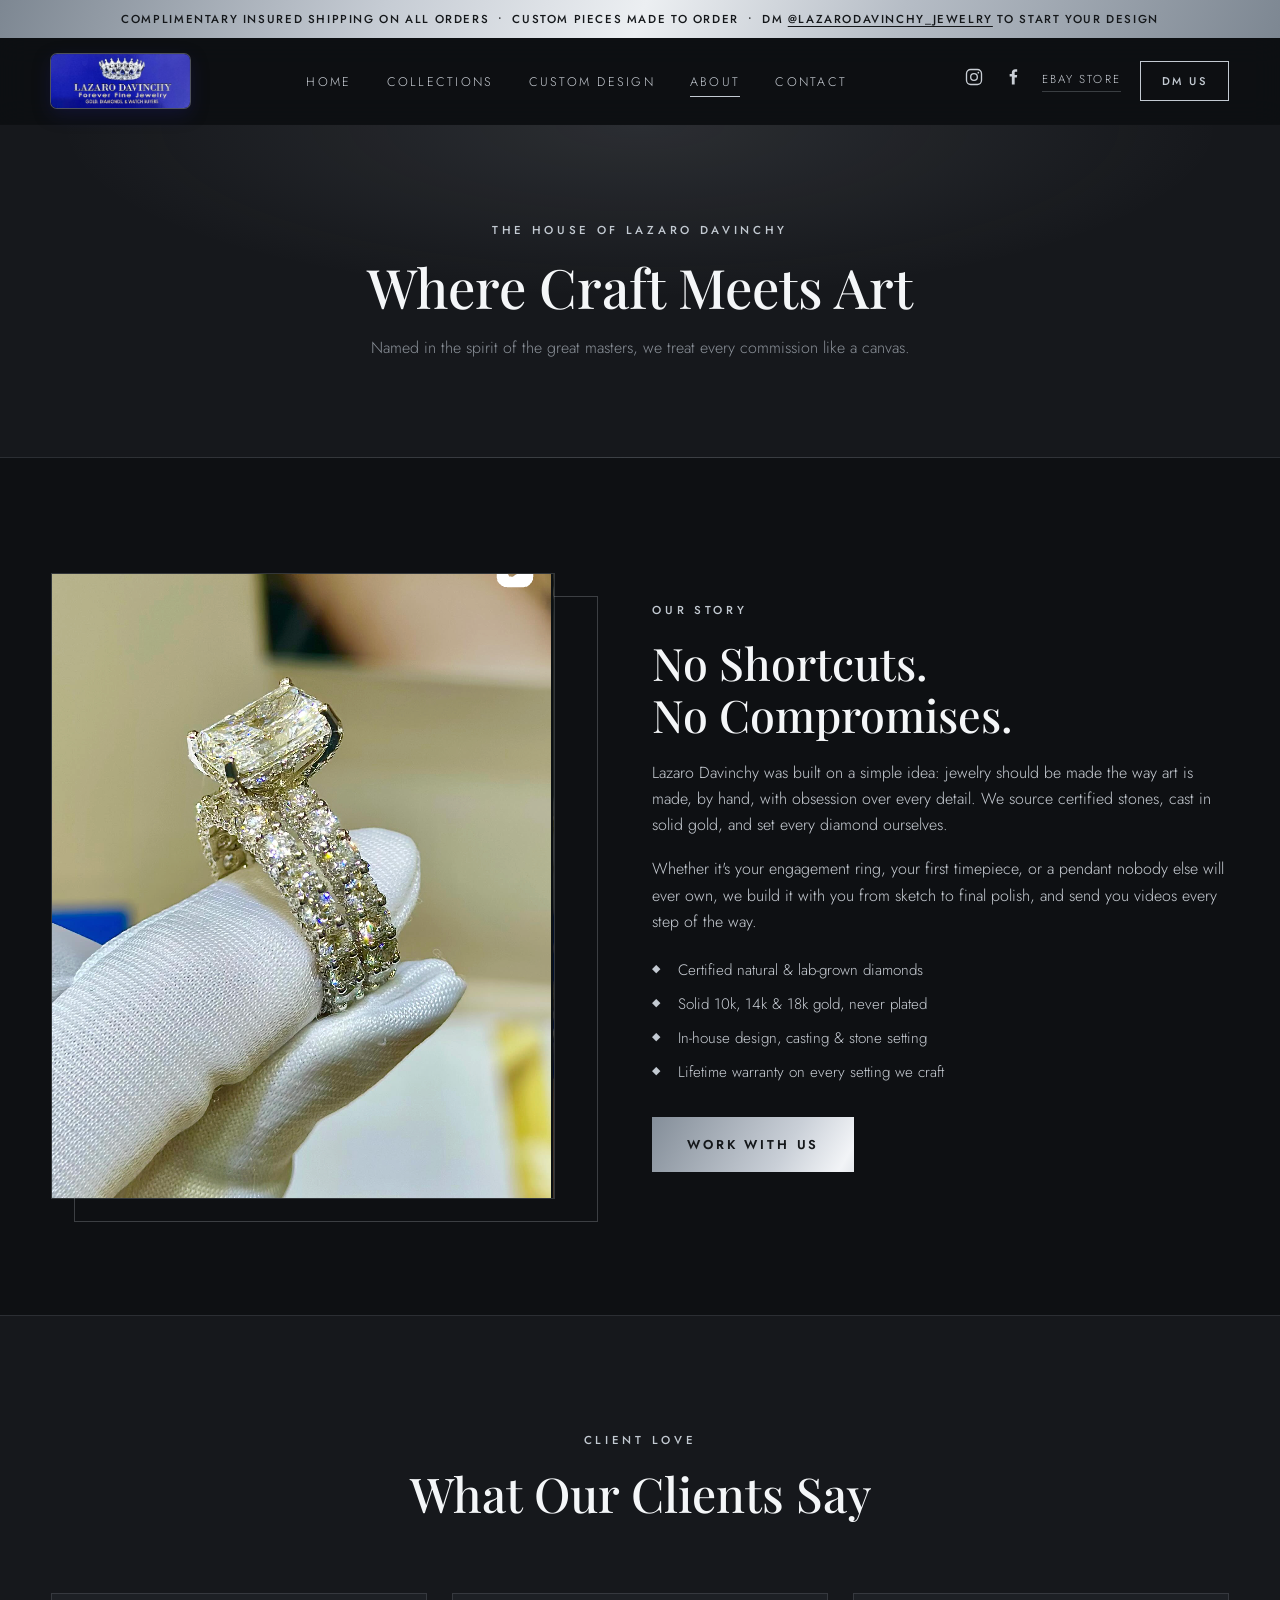
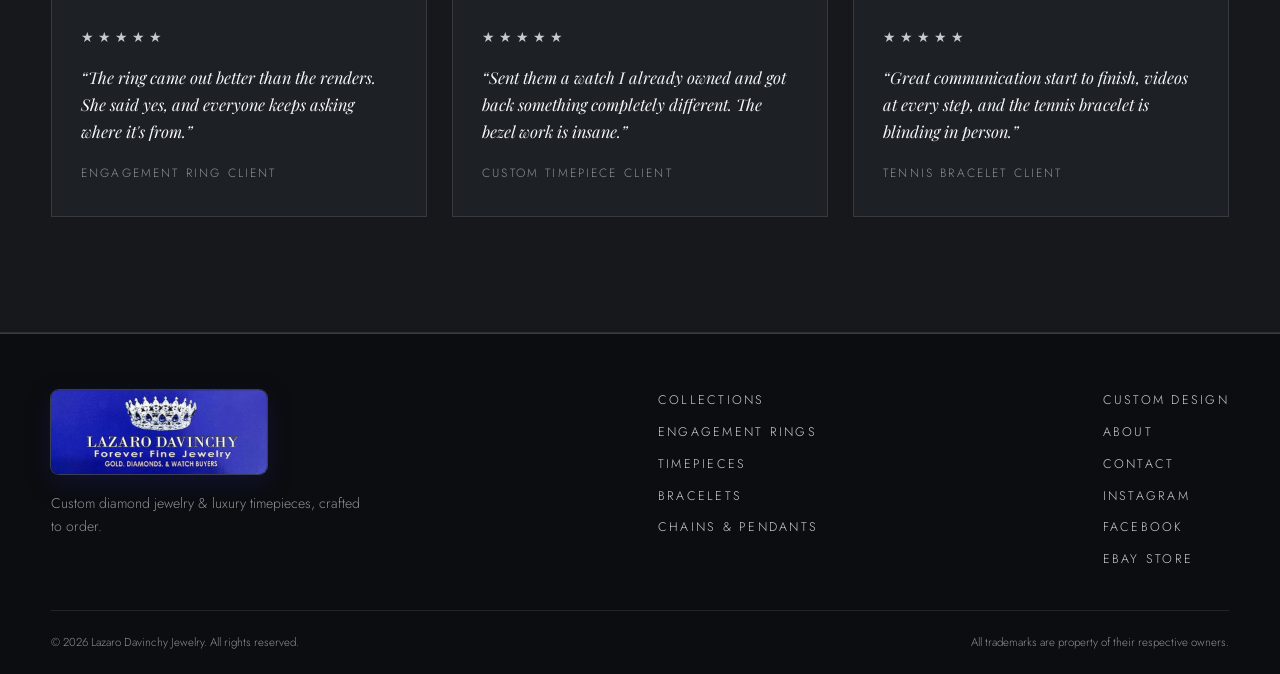
==== commit 44b14cb6: "Add brand logo, storefront hero, Facebook, royal-blue accents; remove dashes - Header and footer now" ====
--- a/about.html
+++ b/about.html
@@ -3,7 +3,7 @@
 <head>
   <meta charset="UTF-8" />
   <meta name="viewport" content="width=device-width, initial-scale=1.0" />
-  <title>About — Lazaro Davinchy Jewelry</title>
+  <title>About | Lazaro Davinchy Jewelry</title>
   <meta name="description" content="The house of Lazaro Davinchy: in-house design, casting and hand-setting. Certified stones, solid gold, no shortcuts." />
   <link rel="preconnect" href="https://fonts.googleapis.com" />
   <link rel="preconnect" href="https://fonts.gstatic.com" crossorigin />
@@ -23,10 +23,8 @@
         <span></span><span></span><span></span>
       </button>
 
-      <a class="brand" href="index.html">
-        <span class="brand-mark">LD</span>
-        <span class="brand-name">Lazaro <em>Davinchy</em></span>
-        <span class="brand-sub">FINE JEWELRY</span>
+      <a class="brand" href="index.html" aria-label="Lazaro Davinchy Fine Jewelry">
+        <img src="images/logo.png" alt="Lazaro Davinchy Fine Jewelry" class="brand-logo" />
       </a>
 
       <nav class="site-nav" aria-label="Main navigation">
@@ -44,6 +42,7 @@
           <li><a href="custom.html">Custom Design</a></li>
           <li><a href="about.html" class="active">About</a></li>
           <li><a href="contact.html">Contact</a></li>
+          <li class="nav-mobile-only"><a href="https://www.ebay.com/str/internationalantiquetrader" target="_blank" rel="noopener">eBay Store</a></li>
         </ul>
       </nav>
 
@@ -51,6 +50,10 @@
         <a class="icon-link" href="https://www.instagram.com/lazarodavinchy_jewelry/" target="_blank" rel="noopener" aria-label="Instagram">
           <svg viewBox="0 0 24 24" fill="none" stroke="currentColor" stroke-width="1.6"><rect x="3" y="3" width="18" height="18" rx="5"/><circle cx="12" cy="12" r="4"/><circle cx="17.2" cy="6.8" r="1" fill="currentColor" stroke="none"/></svg>
         </a>
+        <a class="icon-link" href="https://www.facebook.com/p/Lazaro-Davinchy-Jewelry-61568799492048/" target="_blank" rel="noopener" aria-label="Facebook">
+          <svg viewBox="0 0 24 24" fill="currentColor"><path d="M14 8.5V6.8c0-.8.2-1.2 1.3-1.2H17V2.7c-.3 0-1.3-.1-2.4-.1-2.4 0-4 1.5-4 4.1v1.8H8v3h2.6V21H14v-8.5h2.6l.4-3H14z"/></svg>
+        </a>
+        <a class="ebay-link" href="https://www.ebay.com/str/internationalantiquetrader" target="_blank" rel="noopener">eBay&nbsp;Store</a>
         <a class="btn btn-outline btn-small" href="https://www.instagram.com/lazarodavinchy_jewelry/" target="_blank" rel="noopener">DM&nbsp;Us</a>
       </div>
     </div>
@@ -74,11 +77,11 @@
       <div class="about-copy reveal">
         <p class="eyebrow">Our Story</p>
         <h2>No Shortcuts.<br />No Compromises.</h2>
-        <p>Lazaro Davinchy was built on a simple idea: jewelry should be made the way art is made &mdash; by hand, with obsession over every detail. We source certified stones, cast in solid gold, and set every diamond ourselves.</p>
-        <p>Whether it's your engagement ring, your first timepiece, or a pendant nobody else will ever own, we build it with you from sketch to final polish &mdash; and send you videos every step of the way.</p>
+        <p>Lazaro Davinchy was built on a simple idea: jewelry should be made the way art is made, by hand, with obsession over every detail. We source certified stones, cast in solid gold, and set every diamond ourselves.</p>
+        <p>Whether it's your engagement ring, your first timepiece, or a pendant nobody else will ever own, we build it with you from sketch to final polish, and send you videos every step of the way.</p>
         <ul class="about-list">
           <li>Certified natural &amp; lab-grown diamonds</li>
-          <li>Solid 10k, 14k &amp; 18k gold &mdash; never plated</li>
+          <li>Solid 10k, 14k &amp; 18k gold, never plated</li>
           <li>In-house design, casting &amp; stone setting</li>
           <li>Lifetime warranty on every setting we craft</li>
         </ul>
@@ -96,18 +99,18 @@
       <div class="quote-grid">
         <blockquote class="quote reveal">
           <div class="stars" aria-label="5 out of 5 stars">&#9733;&#9733;&#9733;&#9733;&#9733;</div>
-          <p>&ldquo;The ring came out better than the renders. She said yes &mdash; and everyone keeps asking where it's from.&rdquo;</p>
-          <footer>&mdash; Engagement ring client</footer>
+          <p>&ldquo;The ring came out better than the renders. She said yes, and everyone keeps asking where it's from.&rdquo;</p>
+          <footer>Engagement ring client</footer>
         </blockquote>
         <blockquote class="quote reveal">
           <div class="stars" aria-label="5 out of 5 stars">&#9733;&#9733;&#9733;&#9733;&#9733;</div>
           <p>&ldquo;Sent them a watch I already owned and got back something completely different. The bezel work is insane.&rdquo;</p>
-          <footer>&mdash; Custom timepiece client</footer>
+          <footer>Custom timepiece client</footer>
         </blockquote>
         <blockquote class="quote reveal">
           <div class="stars" aria-label="5 out of 5 stars">&#9733;&#9733;&#9733;&#9733;&#9733;</div>
           <p>&ldquo;Great communication start to finish, videos at every step, and the tennis bracelet is blinding in person.&rdquo;</p>
-          <footer>&mdash; Tennis bracelet client</footer>
+          <footer>Tennis bracelet client</footer>
         </blockquote>
       </div>
     </div>
@@ -116,7 +119,7 @@
   <footer class="site-footer">
     <div class="container footer-inner">
       <div class="footer-brand">
-        <span class="brand-name">Lazaro <em>Davinchy</em></span>
+        <img src="images/logo.png" alt="Lazaro Davinchy Fine Jewelry" class="brand-logo-footer" />
         <p>Custom diamond jewelry &amp; luxury timepieces, crafted to order.</p>
       </div>
       <nav class="footer-nav" aria-label="Footer">
@@ -131,6 +134,8 @@
         <a href="about.html">About</a>
         <a href="contact.html">Contact</a>
         <a href="https://www.instagram.com/lazarodavinchy_jewelry/" target="_blank" rel="noopener">Instagram</a>
+        <a href="https://www.facebook.com/p/Lazaro-Davinchy-Jewelry-61568799492048/" target="_blank" rel="noopener">Facebook</a>
+        <a href="https://www.ebay.com/str/internationalantiquetrader" target="_blank" rel="noopener">eBay Store</a>
       </nav>
     </div>
     <div class="container footer-legal">
--- a/css/style.css
+++ b/css/style.css
@@ -1,6 +1,6 @@
 /* ============================================================
-   Lazaro Davinchy Jewelry — main stylesheet
-   Palette: near-black charcoal, warm ivory, champagne gold
+   Lazaro Davinchy Jewelry main stylesheet
+   Palette: near-black charcoal, cool gray, platinum silver
    ============================================================ */
 
 :root {
@@ -14,6 +14,10 @@
   --gold-bright: #eef1f5;
   --gold-dim: #7f8894;
   --line: rgba(195, 202, 210, 0.25);
+  /* royal blue accent, drawn from the brand logo / storefront */
+  --royal: #3a3fc4;
+  --royal-bright: #5a5fe0;
+  --royal-deep: #1c1d70;
   /* light sections */
   --cream: #eef0f3;
   --cream-panel: #ffffff;
@@ -169,12 +173,22 @@
   position: sticky;
   top: 0;
   z-index: 50;
+  border-bottom: 1px solid transparent;
+  transition: border-color 0.3s;
+}
+/* The blur lives on a pseudo-element: backdrop-filter on the header itself
+   would make it the containing block for the fixed-position mobile nav. */
+.site-header::before {
+  content: "";
+  position: absolute;
+  inset: 0;
+  z-index: -1;
   background: rgba(14, 16, 19, 0.85);
   backdrop-filter: blur(14px);
-  border-bottom: 1px solid transparent;
-  transition: border-color 0.3s, background 0.3s;
-}
-.site-header.scrolled { border-bottom-color: var(--line); background: rgba(14, 16, 19, 0.95); }
+  transition: background 0.3s;
+}
+.site-header.scrolled { border-bottom-color: var(--line); }
+.site-header.scrolled::before { background: rgba(14, 16, 19, 0.95); }
 
 .header-inner {
   display: flex;
@@ -186,11 +200,22 @@
 
 .brand { display: flex; flex-direction: column; align-items: center; line-height: 1.1; }
 .brand-mark { display: none; }
+
+/* logo badge */
+.brand-logo {
+  height: 54px;
+  width: auto;
+  display: block;
+  border-radius: 6px;
+  box-shadow: 0 0 0 1px rgba(195, 202, 210, 0.35), 0 6px 18px rgba(28, 29, 112, 0.35);
+}
+.brand-logo-footer { height: 84px; width: auto; border-radius: 8px; box-shadow: 0 0 0 1px rgba(195, 202, 210, 0.25), 0 8px 24px rgba(28, 29, 112, 0.35); margin-bottom: 1.1rem; }
 .brand-name { font-family: var(--serif); font-size: 1.5rem; color: var(--ivory); letter-spacing: 0.04em; white-space: nowrap; }
 .brand-name em { font-style: italic; color: var(--gold); }
 .brand-sub { font-size: 0.55rem; letter-spacing: 0.5em; color: var(--muted); margin-top: 0.25rem; text-indent: 0.5em; }
 
 .site-nav ul { display: flex; gap: 2.2rem; list-style: none; }
+.nav-mobile-only { display: none; }
 .site-nav a {
   font-size: 0.78rem;
   letter-spacing: 0.18em;
@@ -242,6 +267,18 @@
 .icon-link:hover { color: var(--gold); }
 .icon-link svg { width: 20px; height: 20px; }
 
+.ebay-link {
+  font-size: 0.72rem;
+  letter-spacing: 0.18em;
+  text-transform: uppercase;
+  color: var(--ivory-dim);
+  white-space: nowrap;
+  padding-bottom: 2px;
+  border-bottom: 1px solid var(--line);
+  transition: color 0.3s, border-color 0.3s;
+}
+.ebay-link:hover { color: var(--gold); border-color: var(--gold); }
+
 .nav-toggle { display: none; background: none; border: none; cursor: pointer; padding: 6px; }
 .nav-toggle span { display: block; width: 22px; height: 1.5px; background: var(--ivory); margin: 5px 0; transition: 0.3s var(--ease); }
 
@@ -298,6 +335,52 @@
 .hero-lede { max-width: 560px; margin: 0 auto 2.5rem; color: var(--ivory-dim); font-size: 1.05rem; }
 
 .hero-cta { display: flex; gap: 1rem; justify-content: center; flex-wrap: wrap; }
+
+/* ---------- split hero (with storefront photo) ---------- */
+
+.hero-split { text-align: left; }
+.hero-split .hero-bg {
+  background:
+    radial-gradient(ellipse 55% 60% at 22% 30%, rgba(58, 63, 196, 0.20), transparent 62%),
+    radial-gradient(ellipse 50% 45% at 85% 75%, rgba(90, 95, 224, 0.12), transparent 68%),
+    radial-gradient(ellipse 60% 50% at 78% 20%, rgba(190, 200, 212, 0.10), transparent 65%),
+    linear-gradient(180deg, #14161a, var(--ink) 60%);
+}
+
+.hero-grid {
+  position: relative;
+  z-index: 1;
+  display: grid;
+  grid-template-columns: 1.02fr 0.98fr;
+  align-items: center;
+  gap: clamp(2rem, 5vw, 4.5rem);
+  padding: clamp(3.5rem, 7vw, 5.5rem) 0;
+}
+
+.hero-copy .eyebrow { margin-bottom: 1.1rem; }
+.hero-copy .hero-lede { margin: 0 0 2.5rem; }
+.hero-copy .hero-cta { justify-content: flex-start; }
+
+.hero-photo { position: relative; }
+.hero-photo img {
+  width: 100%;
+  height: auto;
+  max-height: 560px;
+  object-fit: cover;
+  object-position: center;
+  border-radius: 4px;
+  border: 1px solid rgba(195, 202, 210, 0.25);
+  box-shadow: 0 30px 70px rgba(0, 0, 0, 0.55);
+}
+.hero-photo::before {
+  content: "";
+  position: absolute;
+  inset: 1.4rem -1.4rem -1.4rem 1.4rem;
+  border: 1px solid var(--royal);
+  border-radius: 4px;
+  z-index: -1;
+  opacity: 0.6;
+}
 
 .scroll-hint {
   position: absolute;
@@ -640,13 +723,17 @@
   .about-inner, .contact-inner { grid-template-columns: 1fr; }
   .about-media { max-width: 480px; }
   .footer-inner { grid-template-columns: 1fr 1fr; }
+
+  .hero-grid { grid-template-columns: 1fr; gap: 2.5rem; }
+  .hero-photo { order: -1; max-width: 460px; }
+  .hero-photo::before { inset: 1rem -1rem -1rem 1rem; }
 }
 
 @media (max-width: 720px) {
   .site-nav {
     position: fixed;
     inset: 0 30% 0 0;
-    background: rgba(11, 13, 16, 0.98);
+    background: #0b0d10;
     border-right: 1px solid var(--line);
     transform: translateX(-100%);
     transition: transform 0.4s var(--ease);
@@ -656,6 +743,7 @@
   body.nav-open .site-nav { transform: none; }
   .site-nav ul { flex-direction: column; gap: 1.6rem; }
   .site-nav a { font-size: 0.95rem; }
+  .site-nav .nav-mobile-only { display: block; }
 
   /* dropdown becomes an inline sub-list on mobile */
   .drop {
@@ -675,7 +763,7 @@
   body.nav-open .nav-toggle span:nth-child(2) { opacity: 0; }
   body.nav-open .nav-toggle span:nth-child(3) { transform: translateY(-6.5px) rotate(-45deg); }
 
-  .header-actions .btn { display: none; }
+  .header-actions .btn, .ebay-link { display: none; }
   .brand-sub { display: none; }
   .brand-name { font-size: 1.25rem; }
 
